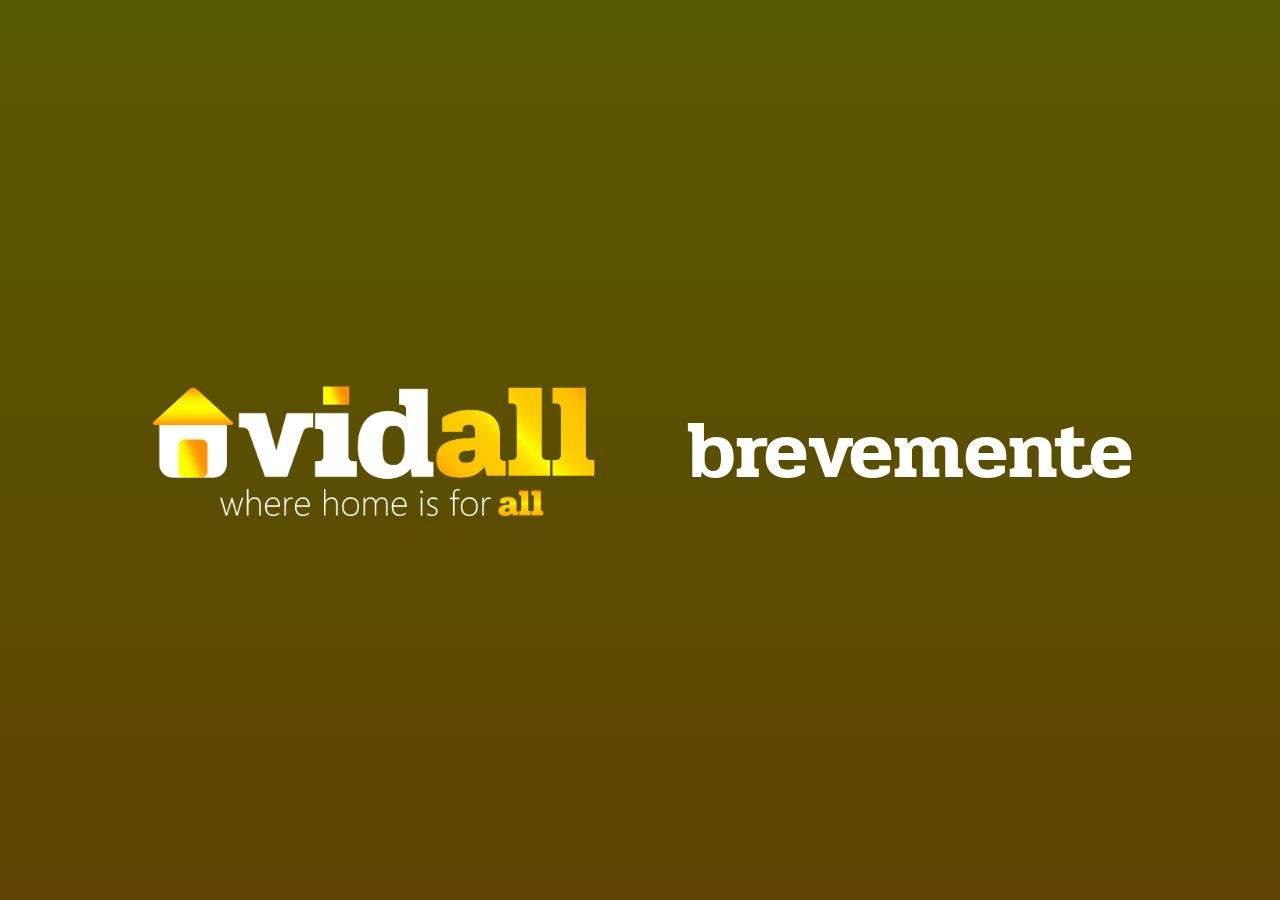
==== index.html @ 57b6a706 "First Commit" ====
<!DOCTYPE html>
<html lang="en">
<head>
    <meta charset="UTF-8">
    <meta name="viewport" content="width=device-width, initial-scale=1.0">
    <title>VIDALL</title>
    
    <link rel="icon" href="branding/icon_small_black.ico">
    <link rel="stylesheet" href="style/index.css">
</head>
<body>
    <header>
        <img class="logo" src="branding/logo_white_slogan.png" alt="VIDALL">
        <div class="separator"></div>
        <h1>brevemente</h1>
    </header>
</body>
</html>
---- style/index.css ----
@import url('https://fonts.googleapis.com/css2?family=Pridi:wght@200;300;400;500;600;700&display=swap');

* {
    margin: 0;
    padding: 0;
}

/*body {
    background: url();
}*/

header {
    min-height: 100vh;
    width: 100%;
    background: linear-gradient(180deg, #8f9600, #9c7000);
    box-sizing: border-box;
    display: flex;
    align-items: center;
    justify-content: center;
    padding: 30vh 30vh 30vh 30vh;
    position: relative;
}

header::before {
    content: "";
    position: absolute;
    inset: 0;
    background: rgba(0, 0, 0, 0.4);
    z-index: 0;
}

header > * {
    position: relative;
    z-index: 1;
}

.logo {
    max-width: 50vh;
}

.separator {
    margin: 0 5vh 0 5vh;
    background: #ffffff;
    width: 3vh;
    height: 3vh;
    border-radius: 100%;
}

h1 {
    font-family: "Pridi", serif;
    font-weight: 600;
    font-style: normal;
    font-size: 9vh;
    color: #ffffff;
}
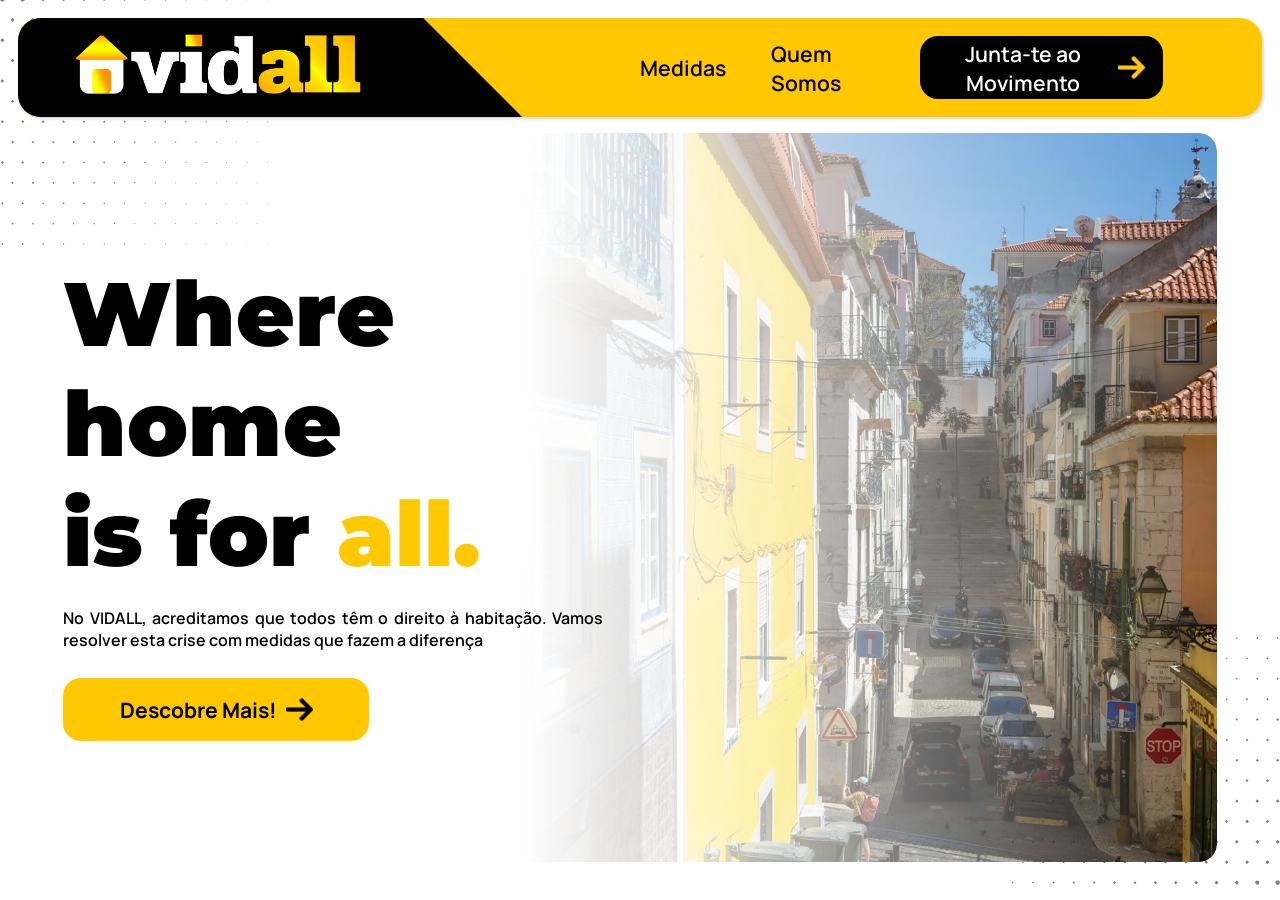
==== commit 6eb28b84: "Yo" ====
--- a/index.html
+++ b/index.html
@@ -4,15 +4,48 @@
     <meta charset="UTF-8">
     <meta name="viewport" content="width=device-width, initial-scale=1.0">
     <title>VIDALL</title>
-    
-    <link rel="icon" href="branding/icon_small_black.ico">
-    <link rel="stylesheet" href="style/index.css">
+
+    <link rel="stylesheet" href="style/root.css">
+    <link rel="stylesheet" href="style/home.css">
 </head>
 <body>
-    <header>
-        <img class="logo" src="branding/logo_white_slogan.png" alt="VIDALL">
-        <div class="separator"></div>
-        <h1>brevemente</h1>
-    </header>
+    <div id="loader">
+        <img src="branding/logo_white_s.png" alt="Logo" />
+    </div>
+    <div class="corner"></div>
+    <div class="cornerbottom"></div>
+    <nav>
+        <div class="left">
+            <a class="selected" href="https://vidall.pt">
+                <img class="logo" src="branding/logo_white.png" alt="">
+            </a>
+        </div>
+        <div class="right">
+            <a href="404.html">Medidas</a>
+            <a href="404.html">Quem Somos</a>
+            
+            <a class="main-button" href="404.html">
+                <span>Junta-te ao Movimento</span>
+                <img class="arrow" src="resources/right-arrow.png" alt="">
+            </a>
+        </div>
+        <div class="background-container">
+            <div class="black-background"></div>
+            <img class="triangle" src="resources/triangle.png" alt="">
+        </div>
+    </nav>
+    <section id="main">
+        <div class="left">
+            <h1>Where home<br>is for <span class="all" style="color: #ffc800;">all.</span></h1>
+            <p>No VIDALL, acreditamos que todos têm o direito à habitação. Vamos resolver esta crise com medidas que fazem a diferença</p>
+            <a class="main-button" href="">
+                <span>Descobre Mais!</span>
+                <img class="arrow" src="resources/rightarrowblack.png" alt="">
+            </a>
+        </div>
+        <div class="right">
+            <img src="resources/background.webp" alt="">
+        </div> 
+    </section>
 </body>
 </html>
--- a/style/root.css
+++ b/style/root.css
@@ -0,0 +1,199 @@
+@import url('https://fonts.googleapis.com/css2?family=Pridi:wght@200;300;400;500;600;700&display=swap');
+@import url('https://fonts.googleapis.com/css2?family=Manrope:wght@200..800&display=swap');
+@import url('https://fonts.googleapis.com/css2?family=Montserrat:ital,wght@0,100..900;1,100..900&display=swap');
+
+* {
+    margin: 0;
+    padding: 0;
+}
+
+body {
+    position: relative;
+    padding: 2vh 2vh 2vh 2vh;
+}
+
+#loader {
+    position: fixed;
+    inset: 0;
+    z-index: 99999;
+    background: #ffc800;
+    display: flex;
+    align-items: center;
+    justify-content: center;
+    animation: backgroundFade 0.5s ease 1.5s forwards;
+}
+
+  #loader img {
+    width: min(65vw, 320px);
+    height: auto;
+    animation: logoMotion 1.5s ease-in-out forwards;
+  }
+
+  @keyframes logoMotion {
+    0% {
+      opacity: 0;
+      transform: scale(0.7);
+    }
+    20% {
+      opacity: 1;
+      transform: scale(1.15);
+    }
+    55% {
+      opacity: 1;
+      transform: scale(1);
+    }
+    100% {
+      opacity: 0;
+      transform: scale(0);
+    }
+  }
+
+  @keyframes backgroundFade {
+    to {
+      opacity: 0;
+      visibility: hidden;
+      pointer-events: none;
+    }
+}
+
+nav {
+    position: relative;
+    background: #ffc800;
+    width: 100%;
+    height: 11vh;
+    border-radius: 2.5vh;
+    display: flex;
+    align-items: center;
+    justify-content: left;
+    box-sizing: border-box;
+    padding: 0 6vh 0 6vh;
+    box-shadow: rgba(0, 0, 0, 0.15) 1.95px 1.95px 2.6px;
+}
+
+nav .left, nav .right {
+    width: 50%;
+    height: inherit;
+    z-index: 2;
+    display: flex;
+    align-items: center;
+    justify-content: flex-start;
+}
+
+nav .right {
+    justify-content: flex-end !important;
+}
+
+#main {
+    width: 100%;
+    height: calc(100vh - 11vh - 4vh);
+    display: flex;
+    align-items: center;
+    box-sizing: border-box;
+    padding: 0 5vh 0 5vh;
+}
+
+.background-container {
+    position: absolute;
+    top: 0;
+    left: 0;
+    width: calc(35vh + 21vh);
+    height: 100%;
+    display: flex;
+}
+
+.background-container .black-background {
+    background: #000000;
+    width: 100%;
+    height: 100%;
+    z-index: 1;
+    border-top-left-radius: 2.5vh;
+    border-bottom-left-radius: 2.5vh;
+}
+
+.background-container .triangle {
+    height: 100%;
+}
+
+nav .logo {
+    max-height: 7vh;
+}
+
+.corner {
+    overflow: hidden;
+    position: absolute;
+    background-image: url('../resources/corner.png');
+    opacity: 0.5;
+    top: -2vh;
+    left: 0;
+    transform: rotate(90deg);
+    width: 30vh;
+    height: 30vh;
+}
+
+.cornerbottom {
+    overflow: hidden;
+    position: absolute;
+    background-image: url('../resources/corner.png');
+    opacity: 0.5;
+    bottom: 0;
+    right: 0;
+    transform: rotate(-90deg);
+    width: 30vh;
+    height: 30vh;
+}
+
+.main-button {
+    padding: 2vh 2vh 2vh 2vh;
+    background: #000000;
+    border-radius: 2vh;
+    width: 30vh;
+    height: 3vh;
+    outline: hidden;
+    border: none;
+    display: flex;
+    align-items: center;
+    justify-content: center;
+    text-decoration: none;
+    transition: .2s;
+}
+
+.main-button span {
+    color: #ffffff;
+    font-size: 2.35vh;
+    text-align: center;
+}
+
+.main-button .arrow {
+    width: 3vh;
+    height: 3vh;
+    margin-left: 1vh;
+}
+
+.main-button:hover {
+    transform: scale(1.03);
+}
+
+h1 {
+    font-family: "Montserrat", sans-serif;
+    font-weight: 1000;
+    font-size: 9vh;
+    color: #ffffff;
+}
+
+span, a, p {
+    color: #000000;
+    font-family: "Manrope", sans-serif;
+    font-optical-sizing: auto;
+    font-weight: 600;
+    font-style: normal;
+}
+
+nav .right a {
+    margin-right: 5vh;
+}
+
+a {
+    color: #000000;
+    text-decoration: none;
+    font-size: 2.35vh;
+}
--- a/style/home.css
+++ b/style/home.css
@@ -0,0 +1,51 @@
+#main .left {
+    width: 40%;
+    position: relative;
+}
+
+#main .right {
+    width: 60%;
+    position: relative;
+}
+
+#main h1 {
+    color: #000000;
+    font-weight: 1000;
+}
+
+#main h1, #main .left .all {
+    font-size: 10vh;
+}
+
+#main .left .all {
+    font-family: 'Montserrat', sans-serif;
+    color: #000000;
+    font-weight: 1000;
+}
+
+#main .left p {
+    margin-top: 2vh;
+    width: 60vh;
+    text-align: justify;
+    font-weight: light;
+}
+
+#main .left .main-button {
+    margin-top: 3vh;
+    background: #ffc800;
+}
+
+#main .left .main-button span {
+    color: #000000;
+    font-weight: 700;
+}
+
+#main .right img {
+    width: 100%;
+    height: calc(100vh - 11vh - 4vh - 4vh);
+    object-fit: cover;
+    -webkit-mask-image: linear-gradient(to right, transparent, black 100%);
+    mask-image: linear-gradient(to right, transparent, black 100%);
+    border-top-right-radius: 2vh;
+    border-bottom-right-radius: 2vh;
+}
